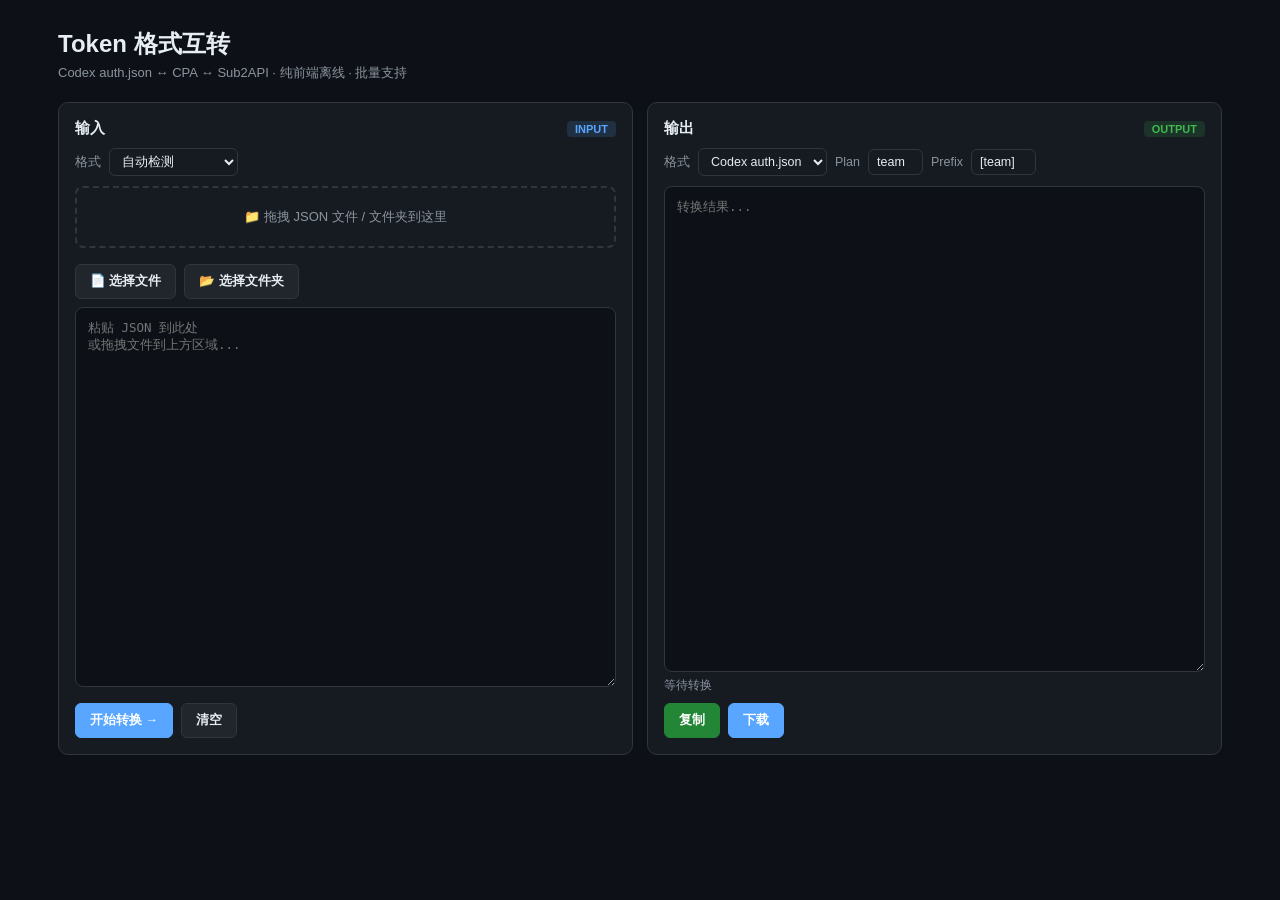
==== web/token-converter.html @ 34781f04 "feat: 添加 Token 格式互转工具" ====
<!doctype html>
<html lang="zh-CN">
<head>
<meta charset="utf-8">
<meta name="viewport" content="width=device-width, initial-scale=1">
<title>Token 格式互转 — Codex / CPA / Sub2API</title>
<style>
:root { color-scheme: dark; --bg:#0d1117; --panel:#161b22; --border:#30363d; --text:#e6edf3; --muted:#8b949e; --primary:#58a6ff; --success:#3fb950; --warn:#d29922; --danger:#f85149; }
* { box-sizing:border-box; margin:0; padding:0; }
body { font-family:-apple-system,BlinkMacSystemFont,"Segoe UI",sans-serif; background:var(--bg); color:var(--text); min-height:100vh; }
.container { max-width:1200px; margin:0 auto; padding:28px 18px; }
h1 { font-size:24px; margin-bottom:4px; }
.sub { color:var(--muted); font-size:13px; margin-bottom:20px; }
.row { display:grid; grid-template-columns:1fr 1fr; gap:14px; margin-bottom:14px; }
@media(max-width:768px){ .row{grid-template-columns:1fr;} }
.card { background:var(--panel); border:1px solid var(--border); border-radius:10px; padding:16px; display:flex; flex-direction:column; }
.card h2 { font-size:15px; margin-bottom:10px; display:flex; align-items:center; gap:8px; justify-content:space-between; }
.badge { font-size:11px; padding:2px 8px; border-radius:4px; font-weight:600; }
.b-inf{ background:rgba(88,166,255,.15); color:var(--primary); }
.b-out{ background:rgba(63,185,80,.15); color:var(--success); }
textarea { flex:1; min-height:380px; background:#0d1117; border:1px solid var(--border); border-radius:8px; color:var(--text); font-family:ui-monospace,SFMono-Regular,Menlo,monospace; font-size:12.5px; padding:12px; resize:vertical; tab-size:2; }
textarea:focus { outline:2px solid var(--primary); outline-offset:1px; }
.btn-row { display:flex; gap:8px; margin-top:10px; flex-wrap:wrap; }
.btn { padding:8px 14px; border:1px solid var(--border); border-radius:6px; background:#21262d; color:var(--text); cursor:pointer; font-size:12.5px; font-weight:600; transition:all .15s; user-select:none; }
.btn:hover { background:#30363d; border-color:var(--primary); color:#fff; transform:translateY(-1px); box-shadow:0 2px 8px rgba(88,166,255,.2); }
.btn:active { transform:translateY(0); box-shadow:none; }
.btn.ac { background:var(--primary); color:#fff; border-color:var(--primary); }
.btn.ac:hover { background:#79c0ff; border-color:#79c0ff; }
.btn.ok { background:#238636; color:#fff; border-color:#238636; }
.btn.ok:hover { background:#2ea043; border-color:#2ea043; }
select, input[type=text] { padding:5px 8px; border:1px solid var(--border); border-radius:6px; background:var(--panel); color:var(--text); font-size:12.5px; }
.opt { display:flex; align-items:center; gap:8px; margin-bottom:10px; flex-wrap:wrap; }
.opt label { font-size:12.5px; color:var(--muted); }
.meta { margin-top:6px; font-size:11.5px; color:var(--muted); }
.status { display:none; margin-top:14px; padding:10px 14px; border-radius:6px; font-size:12.5px; }
.status.show { display:block; }
.status.ok { background:rgba(63,185,80,.1); border:1px solid var(--success); color:var(--success); }
.status.err { background:rgba(248,81,73,.1); border:1px solid var(--danger); color:var(--danger); }
.file-zone { border:2px dashed var(--border); border-radius:8px; padding:20px; text-align:center; color:var(--muted); font-size:13px; cursor:pointer; transition:border-color .15s; position:relative; margin-bottom:8px; }
.file-zone:hover { border-color:var(--primary); color:var(--primary); }
.file-zone input { position:absolute; inset:0; opacity:0; cursor:pointer; }
.file-info { display:none; font-size:11.5px; color:var(--muted); margin-bottom:8px; }
.file-info.show { display:block; }
input[type=text] { width:55px; }
</style>
</head>
<body>
<div class="container">
<h1>Token 格式互转</h1>
<p class="sub">Codex auth.json ↔ CPA ↔ Sub2API · 纯前端离线 · 批量支持</p>

<div class="row">
  <div class="card">
    <h2>输入 <span class="badge b-inf">INPUT</span></h2>
    <div class="opt">
      <label>格式</label>
      <select id="inFmt"><option value="auto">自动检测</option><option value="codex">Codex auth.json</option><option value="cpa">CPA</option><option value="sub2api">Sub2API</option></select>
    </div>
    <div class="file-zone" id="dropZone" style="margin-bottom:6px;">
      📁 拖拽 JSON 文件 / 文件夹到这里
    </div>
    <div class="btn-row" style="margin-bottom:8px;">
      <button class="btn" id="pickFileBtn">📄 选择文件</button>
      <button class="btn" id="pickFolderBtn">📂 选择文件夹</button>
      <input type="file" id="fileInput" accept=".json" multiple style="display:none">
      <input type="file" id="folderInput" webkitdirectory style="display:none">
    </div>
    <div class="file-info" id="fileInfo"></div>
    <textarea id="inputArea" placeholder="粘贴 JSON 到此处&#10;或拖拽文件到上方区域..."></textarea>
    <div class="meta" id="inputMeta"></div>
    <div class="btn-row">
      <button class="btn ac" id="convertBtn">开始转换 →</button>
      <button class="btn" id="clearBtn">清空</button>
    </div>
  </div>

  <div class="card">
    <h2>输出 <span class="badge b-out">OUTPUT</span></h2>
    <div class="opt">
      <label>格式</label>
      <select id="outFmt"><option value="codex">Codex auth.json</option><option value="cpa">CPA</option><option value="sub2api">Sub2API</option></select>
      <label>Plan</label>
      <input type="text" id="planType" value="team">
      <label>Prefix</label>
      <input type="text" id="namePrefix" value="[team]" style="width:65px;">
    </div>
    <textarea id="outputArea" readonly placeholder="转换结果..."></textarea>
    <div class="meta" id="outputMeta">等待转换</div>
    <div class="btn-row">
      <button class="btn ok" id="copyBtn">复制</button>
      <button class="btn ac" id="downloadBtn">下载</button>
    </div>
  </div>
</div>

<div class="status" id="statusBar"></div>
</div>
<script>
const $=id=>document.getElementById(id);
const MODELS={"gpt-5.1":"gpt-5.1","gpt-5.1-codex":"gpt-5.1-codex","gpt-5.1-codex-max":"gpt-5.1-codex-max","gpt-5.1-codex-mini":"gpt-5.1-codex-mini","gpt-5.2":"gpt-5.2","gpt-5.2-codex":"gpt-5.2-codex","gpt-5.3":"gpt-5.3","gpt-5.3-codex":"gpt-5.3-codex","gpt-5.4":"gpt-5.4"};

function b64urlDecode(s){s=s.replace(/-/g,'+').replace(/_/g,'/');while(s.length%4)s+='=';return atob(s);}
function jwtPayload(token){try{const p=token.split('.');if(p.length<2)return{};return JSON.parse(new TextDecoder().decode(Uint8Array.from(b64urlDecode(p[1]),c=>c.charCodeAt(0))));}catch{return{};}}
function extractAuth(token){const p=jwtPayload(token);return p['https://api.openai.com/auth']||{};}

// ─── Detect format ───
function detectFormat(obj){
  if(!obj||typeof obj!=='object')return'unknown';
  if(obj.auth_mode==='chatgpt'&&obj.tokens)return'codex';
  if(obj.type==='codex'&&obj.access_token&&obj.refresh_token&&obj.email)return'cpa';
  if(obj.accounts||obj.platform==='openai'||(obj.credentials&&obj.credentials.refresh_token))return'sub2api';
  if(obj.access_token&&obj.refresh_token&&!obj.auth_mode)return'cpa';
  return'unknown';
}

// ─── Normalize token ───
function normalizeTokens(input, fmt){
  const results=[];
  function addToken(t,f){
    const email=t.email||(jwtPayload(t.id_token||'')['https://api.openai.com/auth']||{}).chatgpt_user_id||'';
    const ap=extractAuth(t.access_token||'');
    const ip=jwtPayload(t.id_token||'');
    const ia=ip['https://api.openai.com/auth']||{};
    const orgs=ia.organizations||[];
    const defOrg=orgs.find(o=>o.is_default);
    const orgId=defOrg?defOrg.id:(orgs[0]?orgs[0].id:null);
    const plan=ap.chatgpt_plan_type||ia.chatgpt_plan_type||'team';
    const acctId=ap.chatgpt_account_id||ia.chatgpt_account_id||t.account_id||'';
    const userId=ap.chatgpt_user_id||ia.chatgpt_user_id||ia.user_id||'';
    results.push({
      email,plan,acctId,userId,orgId,
      access_token:t.access_token||'',
      id_token:t.id_token||'',
      refresh_token:t.refresh_token||'',
      client_id:jwtPayload(t.access_token||'').client_id||'',
      expires_at:jwtPayload(t.access_token||'').exp||0,
      iat:jwtPayload(t.access_token||'').iat||0,
      last_refresh:t.last_refresh||'',
      expired:t.expired||'',
      disabled:t.disabled===true,
      _raw:t
    });
  }

  if(fmt==='codex'){
    // auth.json format
    if(Array.isArray(input)) input.forEach(t=>{
      if(t.tokens) addToken({...t.tokens, last_refresh:t.last_refresh, account_id:t.tokens?.account_id}, 'codex');
      else addToken(t,'codex');
    });
    else if(input.tokens) addToken({...input.tokens, last_refresh:input.last_refresh, account_id:input.tokens?.account_id}, 'codex');
    else addToken(input,'codex');
  }else if(fmt==='cpa'){
    if(Array.isArray(input)) input.forEach(t=>addToken(t,'cpa'));
    else addToken(input,'cpa');
  }else if(fmt==='sub2api'){
    const accounts=input.accounts||(Array.isArray(input)?input:input.accounts?input.accounts:[input]);
    if(Array.isArray(input)&&!accounts.length) input.forEach(t=>{
      if(t.credentials) addToken(t.credentials,'sub2api');
      else addToken(t,'sub2api');
    });
    else accounts.forEach(a=>{
      if(a.credentials) addToken(a.credentials,'sub2api');
      else addToken(a,'sub2api');
    });
  }
  return results;
}

function parseInput(content, fmt){
  let parsed;
  try{parsed=JSON.parse(content);}catch{
    // Try line-by-line
    const lines=content.split('\n').filter(l=>l.trim());
    const tokens=[];
    for(const l of lines){try{tokens.push(JSON.parse(l));}catch{}}
    if(tokens.length) parsed=tokens;
    else throw new Error('无法解析 JSON');
  }
  if(fmt==='auto') fmt=detectFormat(Array.isArray(parsed)?parsed[0]:parsed);
  return normalizeTokens(parsed, fmt);
}

// ─── Convert to output ───
function toCodex(tokens){
  const configs=tokens.map(t=>{
    const ip=jwtPayload(t.id_token);
    const ia=ip['https://api.openai.com/auth']||{};
    return {
      auth_mode:"chatgpt", OPENAI_API_KEY:null,
      tokens:{id_token:t.id_token, access_token:t.access_token, refresh_token:t.refresh_token, account_id:t.acctId||ia.chatgpt_account_id||''},
      last_refresh:t.last_refresh||''
    };
  });
  return configs.length===1?JSON.stringify(configs[0],null,2):JSON.stringify(configs,null,2);
}

function toCPA(tokens){
  const tzOff=8*60*60*1000;
  const objs=tokens.map(t=>{
    const exp=t.expires_at;
    const expStr=exp?new Date(exp*1000+tzOff).toISOString().slice(0,19).replace('T','T'):'';
    const lr=t.last_refresh||new Date((t.iat||Date.now()/1000)*1000).toISOString();
    const lrDate=new Date(lr.replace('Z','+00:00'));
    const lrStr=new Date(lrDate.getTime()+tzOff).toISOString().slice(0,19).replace('T','T');
    return JSON.stringify({
      access_token:t.access_token, account_id:t.acctId, disabled:t.disabled||false,
      email:t.email, expired:expStr, id_token:t.id_token,
      last_refresh:lrStr, priority:-1, refresh_token:t.refresh_token, type:"codex"
    });
  });
  return objs.join('\n');
}

function toSub2API(tokens, planType, namePrefix){
  const tzOff=8*60*60*1000;
  const accounts=tokens.map(t=>{
    const exp=t.expires_at;
    const expStr=exp?new Date(exp*1000).toISOString():new Date(Date.now()+30*86400000).toISOString();
    const lr=t.last_refresh||new Date((t.iat||Date.now()/1000)*1000).toISOString();
    const lrDt=new Date(lr.replace('Z','+00:00'));
    const rg=new Date(lrDt.getTime()+tzOff);
    const sv=new Date(lrDt.getTime()+7*86400000+tzOff);
    return {
      name:`${namePrefix}${t.email}`,platform:"openai",type:"oauth",
      credentials:{
        _token_version:Math.floor(lrDt.getTime()),
        access_token:t.access_token, chatgpt_account_id:t.acctId, chatgpt_user_id:t.userId,
        client_id:t.client_id, email:t.email, expires_at:expStr,
        expires_in:t.expires_at?t.expires_at-(t.iat||0):null,
        id_token:t.id_token, model_mapping:MODELS, organization_id:t.orgId,
        plan_type:planType, refresh_token:t.refresh_token
      },
      extra:{codex_5h_reset_after_seconds:0,codex_5h_reset_at:rg.toISOString().slice(0,19).replace('T','T'),codex_5h_used_percent:0,codex_5h_window_minutes:0,codex_7d_reset_after_seconds:604800,codex_7d_reset_at:sv.toISOString().slice(0,19).replace('T','T'),codex_7d_used_percent:0,codex_7d_window_minutes:10080,codex_primary_over_secondary_percent:0,codex_primary_reset_after_seconds:604800,codex_primary_used_percent:0,codex_primary_window_minutes:10080,codex_secondary_reset_after_seconds:0,codex_secondary_used_percent:0,codex_secondary_window_minutes:0,codex_usage_updated_at:rg.toISOString().slice(0,19).replace('T','T'),privacy_mode:"training_off",openai_oauth_responses_websockets_v2_enabled:false,openai_oauth_responses_websockets_v2_mode:"off"},
      concurrency:10,priority:1,rate_multiplier:1,auto_pause_on_expired:true,recharged:!t.disabled,
      recharged_at:rg.toISOString().slice(0,19).replace('T','T')
    };
  });
  return JSON.stringify({exported_at:new Date().toISOString().replace(/\.\d{3}Z$/,'Z'),proxies:[],accounts},null,2);
}

// ─── Convert ───
function doConvert(){
  const content=$('inputArea').value.trim();
  if(!content){showStatus('请先粘贴或导入 JSON','err');return;}
  try{
    const tokens=parseInput(content, $('inFmt').value);
    if(!tokens.length){showStatus('未识别到有效 token','err');return;}
    const outFmt=$('outFmt').value;
    let result;
    if(outFmt==='codex') result=toCodex(tokens);
    else if(outFmt==='cpa') result=toCPA(tokens);
    else result=toSub2API(tokens, $('planType').value, $('namePrefix').value);
    $('outputArea').value=result;
    const ext=outFmt==='codex'?'auth.json':outFmt==='cpa'?'config.txt':'token_config.json';
    $('outputMeta').textContent=`${tokens.length} 个账号 → ${ext}`;
    $('inputMeta').textContent=`识别 ${tokens.length} 个 token`;
    showStatus(`转换完成: ${tokens.length} 个账号`, 'ok');
  }catch(e){
    showStatus(`转换失败: ${e.message}`,'err');
    console.error(e);
  }
}

function showStatus(msg, type){
  const s=$('statusBar'); s.textContent=msg; s.className='status show '+type;
  clearTimeout(s._t); s._t=setTimeout(()=>{s.className='status';},4000);
}

// ─── File handling ───
async function handleFiles(files){
  const jsonFiles=Array.from(files).filter(f=>f.name.endsWith('.json'));
  if(!jsonFiles.length){showStatus('无 JSON 文件','err');return;}
  const all=[];
  for(const f of jsonFiles){
    try{const t=await f.text(); all.push(JSON.parse(t));}
    catch(e){showStatus(`读取 ${f.name} 失败: ${e.message}`,'err');}
  }
  if(all.length){
    $('inputArea').value=JSON.stringify(all.length===1?all[0]:all,null,2);
    $('fileInfo').textContent=`已载入 ${all.length} 个文件`;
    $('fileInfo').classList.add('show');
    detectAndUpdateMeta(all);
  }
}

function detectAndUpdateMeta(data){
  const fmt=detectFormat(Array.isArray(data)?data[0]:data);
  $('inFmt').value=fmt==='unknown'?'auto':fmt;
  const count=Array.isArray(data)?data.length:1;
  $('inputMeta').textContent=`检测到 ${count} 个 token · 格式: ${fmt}`;
}

$('convertBtn').onclick=doConvert;
$('clearBtn').onclick=()=>{$('inputArea').value='';$('outputArea').value='';$('inputMeta').textContent='';$('outputMeta').textContent='等待转换';$('fileInfo').classList.remove('show');};
$('copyBtn').onclick=()=>{
  const v=$('outputArea').value;
  if(!v){showStatus('无内容','err');return;}
  navigator.clipboard.writeText(v).then(()=>showStatus('已复制','ok')).catch(()=>showStatus('复制失败，手动选中','err'));
};
$('downloadBtn').onclick=()=>{
  const v=$('outputArea').value;
  if(!v){showStatus('无内容','err');return;}
  const fmt=$('outFmt').value;
  const name=fmt==='codex'?'auth.json':fmt==='cpa'?'config.txt':'token_config.json';
  const blob=new Blob([v],{type:'application/json'});
  const a=document.createElement('a'); a.href=URL.createObjectURL(blob); a.download=name;
  a.click(); URL.revokeObjectURL(a.href);
};
$('pickFileBtn').onclick=()=>$('fileInput').click();
$('pickFolderBtn').onclick=()=>$('folderInput').click();
$('fileInput').onchange=e=>{handleFiles(e.target.files);e.target.value='';};
$('folderInput').onchange=e=>{handleFiles(e.target.files);e.target.value='';};

// Drop zone
const dz=$('dropZone');
['dragenter','dragover','dragleave','drop'].forEach(ev=>{
  dz.addEventListener(ev, e=>{e.preventDefault();e.stopPropagation();});
  document.body.addEventListener(ev, e=>{e.preventDefault();e.stopPropagation();});
});
dz.addEventListener('dragenter',()=>dz.style.borderColor='var(--primary)');
dz.addEventListener('dragleave',()=>dz.style.borderColor='');
dz.addEventListener('drop',e=>{
  dz.style.borderColor='';
  const files=e.dataTransfer.files;
  if(files.length) handleFiles(files);
  else{
    const text=e.dataTransfer.getData('text/plain');
    if(text){$('inputArea').value=text;try{detectAndUpdateMeta(JSON.parse(text));}catch{}}
  }
});

// Auto-detect on input change
$('inputArea').addEventListener('input',()=>{
  try{
    const d=JSON.parse($('inputArea').value);
    detectAndUpdateMeta(d);
  }catch{}
});
</script>
</body>
</html>
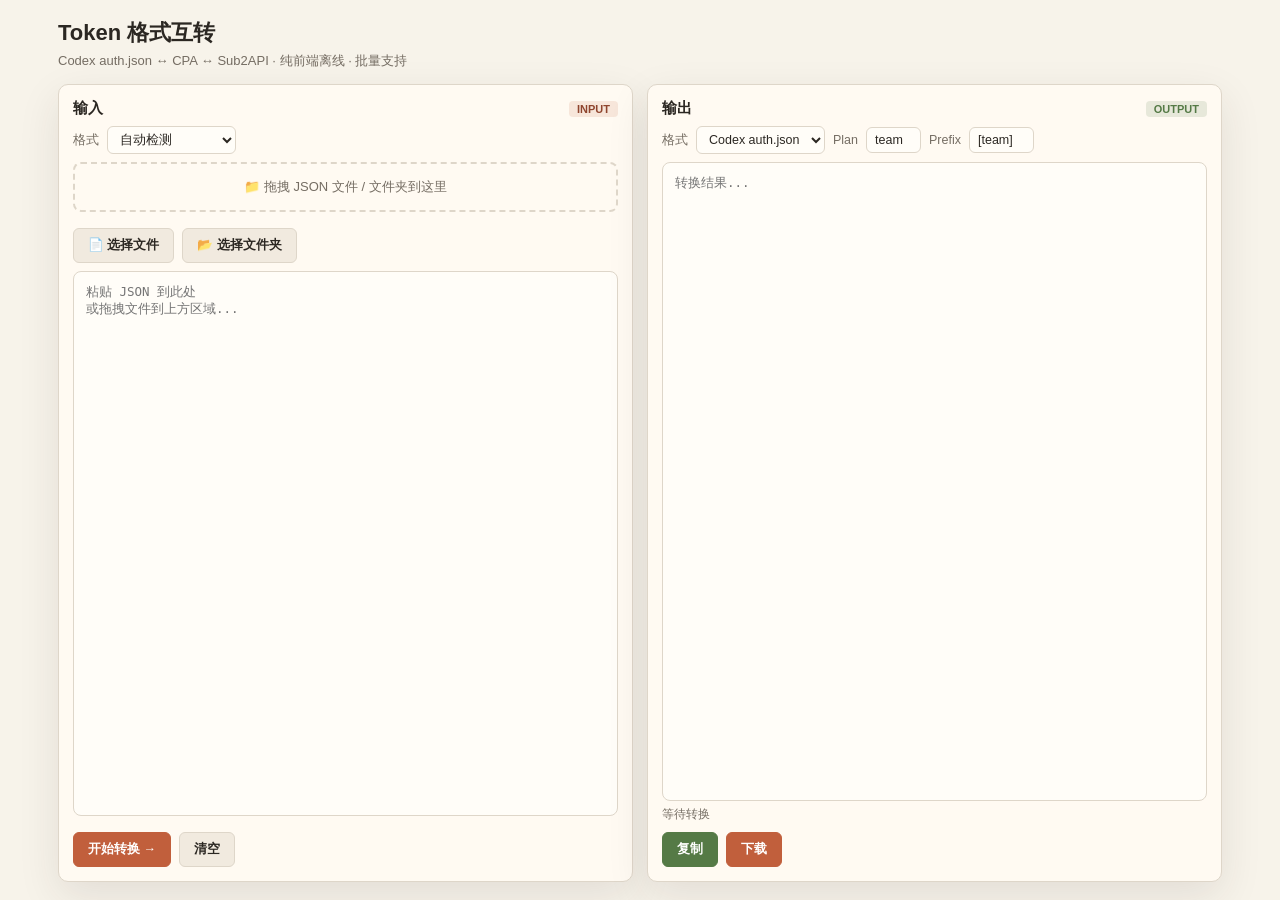
==== commit 9f5e64f9: "style: 调整工具为 Claude 风格" ====
--- a/web/token-converter.html
+++ b/web/token-converter.html
@@ -5,38 +5,39 @@
 <meta name="viewport" content="width=device-width, initial-scale=1">
 <title>Token 格式互转 — Codex / CPA / Sub2API</title>
 <style>
-:root { color-scheme: dark; --bg:#0d1117; --panel:#161b22; --border:#30363d; --text:#e6edf3; --muted:#8b949e; --primary:#58a6ff; --success:#3fb950; --warn:#d29922; --danger:#f85149; }
+:root { color-scheme: light; --bg:#f7f3ea; --panel:#fffaf2; --field:#fffdf8; --border:#ded6c9; --text:#2b2722; --muted:#756d63; --primary:#c15f3c; --primary-dark:#9f4e34; --success:#557a46; --warn:#9a6726; --danger:#b84a42; --shadow:0 14px 42px rgba(47,42,36,.10); }
 * { box-sizing:border-box; margin:0; padding:0; }
-body { font-family:-apple-system,BlinkMacSystemFont,"Segoe UI",sans-serif; background:var(--bg); color:var(--text); min-height:100vh; }
-.container { max-width:1200px; margin:0 auto; padding:28px 18px; }
-h1 { font-size:24px; margin-bottom:4px; }
-.sub { color:var(--muted); font-size:13px; margin-bottom:20px; }
-.row { display:grid; grid-template-columns:1fr 1fr; gap:14px; margin-bottom:14px; }
-@media(max-width:768px){ .row{grid-template-columns:1fr;} }
-.card { background:var(--panel); border:1px solid var(--border); border-radius:10px; padding:16px; display:flex; flex-direction:column; }
-.card h2 { font-size:15px; margin-bottom:10px; display:flex; align-items:center; gap:8px; justify-content:space-between; }
+html, body { height:100%; overflow:hidden; }
+body { font-family:-apple-system,BlinkMacSystemFont,"Segoe UI",sans-serif; background:var(--bg); color:var(--text); }
+.container { max-width:1200px; height:100vh; margin:0 auto; padding:18px; display:flex; flex-direction:column; }
+h1 { font-size:22px; margin-bottom:4px; }
+.sub { color:var(--muted); font-size:13px; margin-bottom:14px; }
+.row { flex:1; min-height:0; display:grid; grid-template-columns:1fr 1fr; gap:14px; }
+@media(max-width:768px){ html,body{overflow:auto;} .container{height:auto;min-height:100vh;} .row{grid-template-columns:1fr;} }
+.card { min-height:0; background:var(--panel); border:1px solid var(--border); border-radius:10px; padding:14px; display:flex; flex-direction:column; box-shadow:var(--shadow); }
+.card h2 { font-size:15px; margin-bottom:8px; display:flex; align-items:center; gap:8px; justify-content:space-between; }
 .badge { font-size:11px; padding:2px 8px; border-radius:4px; font-weight:600; }
-.b-inf{ background:rgba(88,166,255,.15); color:var(--primary); }
-.b-out{ background:rgba(63,185,80,.15); color:var(--success); }
-textarea { flex:1; min-height:380px; background:#0d1117; border:1px solid var(--border); border-radius:8px; color:var(--text); font-family:ui-monospace,SFMono-Regular,Menlo,monospace; font-size:12.5px; padding:12px; resize:vertical; tab-size:2; }
+.b-inf{ background:rgba(193,95,60,.13); color:#8f452e; }
+.b-out{ background:rgba(85,122,70,.14); color:var(--success); }
+textarea { flex:1; min-height:220px; background:var(--field); border:1px solid var(--border); border-radius:8px; color:var(--text); font-family:ui-monospace,SFMono-Regular,Menlo,monospace; font-size:12.5px; padding:12px; resize:none; tab-size:2; }
 textarea:focus { outline:2px solid var(--primary); outline-offset:1px; }
 .btn-row { display:flex; gap:8px; margin-top:10px; flex-wrap:wrap; }
-.btn { padding:8px 14px; border:1px solid var(--border); border-radius:6px; background:#21262d; color:var(--text); cursor:pointer; font-size:12.5px; font-weight:600; transition:all .15s; user-select:none; }
-.btn:hover { background:#30363d; border-color:var(--primary); color:#fff; transform:translateY(-1px); box-shadow:0 2px 8px rgba(88,166,255,.2); }
+.btn { padding:8px 14px; border:1px solid var(--border); border-radius:6px; background:#f1eadf; color:var(--text); cursor:pointer; font-size:12.5px; font-weight:600; transition:all .15s; user-select:none; }
+.btn:hover { background:#eadfce; border-color:var(--primary); color:var(--text); transform:translateY(-1px); box-shadow:0 2px 8px rgba(193,95,60,.18); }
 .btn:active { transform:translateY(0); box-shadow:none; }
 .btn.ac { background:var(--primary); color:#fff; border-color:var(--primary); }
-.btn.ac:hover { background:#79c0ff; border-color:#79c0ff; }
-.btn.ok { background:#238636; color:#fff; border-color:#238636; }
-.btn.ok:hover { background:#2ea043; border-color:#2ea043; }
-select, input[type=text] { padding:5px 8px; border:1px solid var(--border); border-radius:6px; background:var(--panel); color:var(--text); font-size:12.5px; }
-.opt { display:flex; align-items:center; gap:8px; margin-bottom:10px; flex-wrap:wrap; }
+.btn.ac:hover { background:var(--primary-dark); border-color:var(--primary-dark); color:#fff; }
+.btn.ok { background:var(--success); color:#fff; border-color:var(--success); }
+.btn.ok:hover { background:#466f39; border-color:#466f39; color:#fff; }
+select, input[type=text] { padding:5px 8px; border:1px solid var(--border); border-radius:6px; background:var(--field); color:var(--text); font-size:12.5px; }
+.opt { display:flex; align-items:center; gap:8px; margin-bottom:8px; flex-wrap:wrap; }
 .opt label { font-size:12.5px; color:var(--muted); }
 .meta { margin-top:6px; font-size:11.5px; color:var(--muted); }
-.status { display:none; margin-top:14px; padding:10px 14px; border-radius:6px; font-size:12.5px; }
+.status { display:none; margin-top:10px; padding:9px 12px; border-radius:6px; font-size:12.5px; }
 .status.show { display:block; }
-.status.ok { background:rgba(63,185,80,.1); border:1px solid var(--success); color:var(--success); }
-.status.err { background:rgba(248,81,73,.1); border:1px solid var(--danger); color:var(--danger); }
-.file-zone { border:2px dashed var(--border); border-radius:8px; padding:20px; text-align:center; color:var(--muted); font-size:13px; cursor:pointer; transition:border-color .15s; position:relative; margin-bottom:8px; }
+.status.ok { background:rgba(85,122,70,.12); border:1px solid var(--success); color:var(--success); }
+.status.err { background:rgba(184,74,66,.12); border:1px solid var(--danger); color:var(--danger); }
+.file-zone { border:2px dashed var(--border); border-radius:8px; padding:14px; text-align:center; color:var(--muted); font-size:13px; cursor:pointer; transition:border-color .15s; position:relative; margin-bottom:6px; }
 .file-zone:hover { border-color:var(--primary); color:var(--primary); }
 .file-zone input { position:absolute; inset:0; opacity:0; cursor:pointer; }
 .file-info { display:none; font-size:11.5px; color:var(--muted); margin-bottom:8px; }
